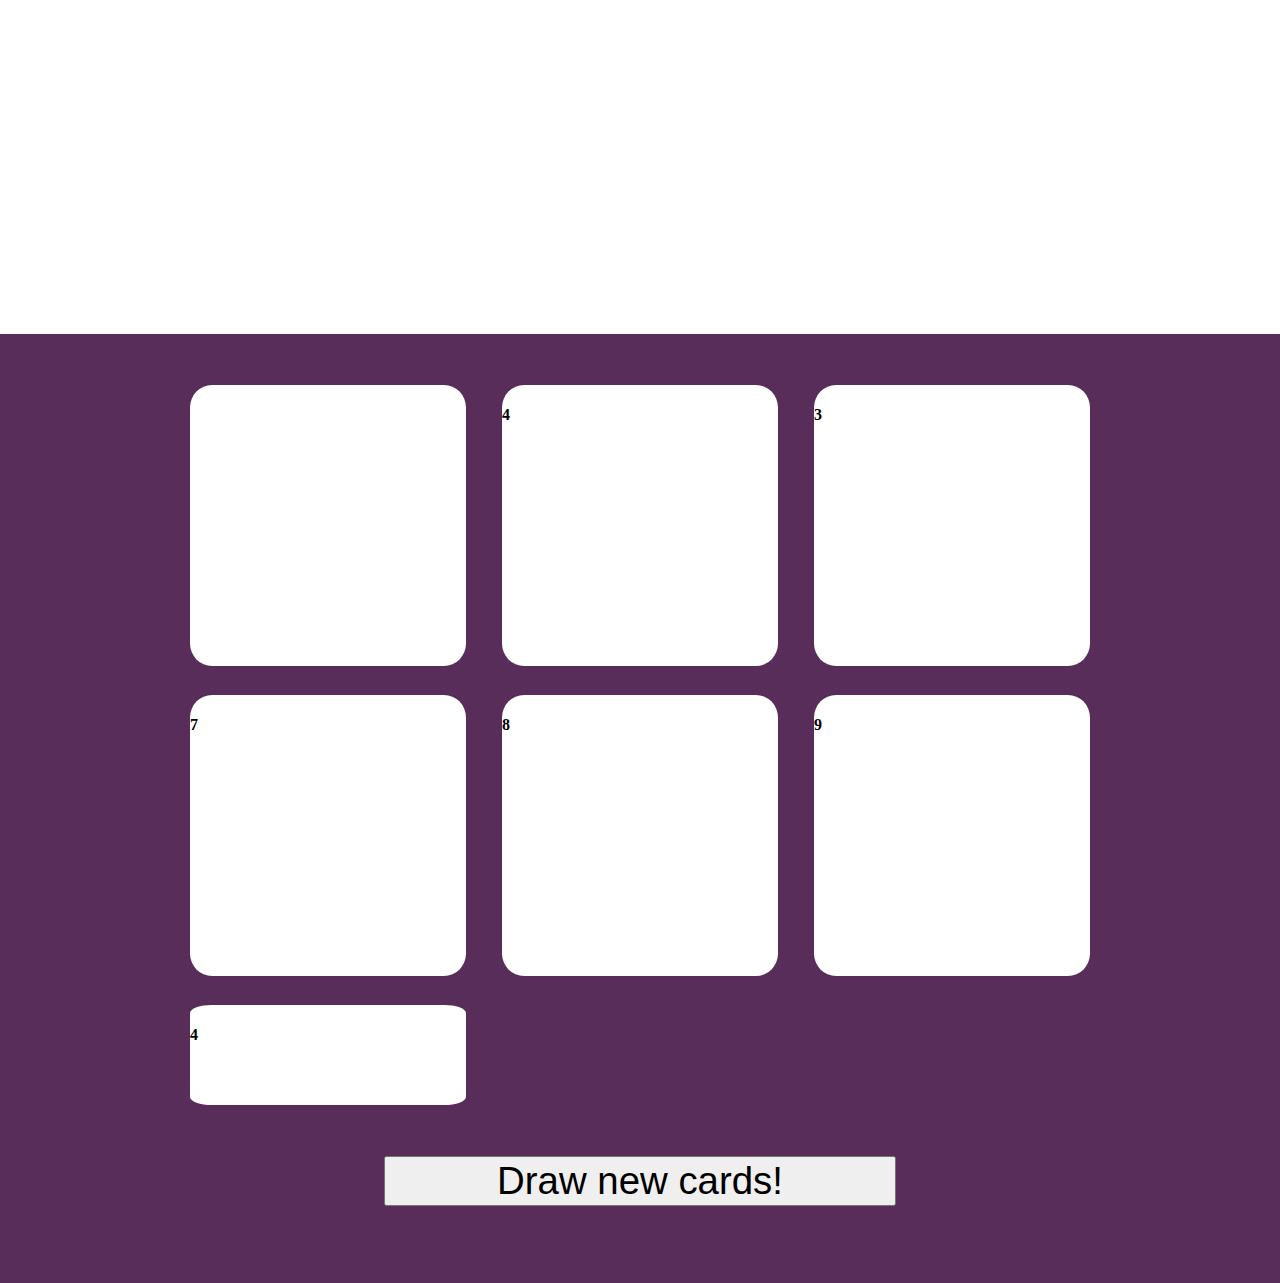
==== index.html @ 14f1878c "starts new card randomizer method and animation" ====
<!DOCTYPE html>
<html lang="en">
<head>
    <meta charset="UTF-8">
    <meta name="viewport" content="width=device-width, initial-scale=1.0">
    <title>Document</title>

    <link rel="stylesheet" href="stylesheets/theme.css">
    <link rel="stylesheet" href="stylesheets/index.css">
</head>
<body>
    <section class="section1">
        <div class="floating_header_container">
            <h1>SPÅKNAS!!!!</h1>     
        </div>
    </section>
    <section class="section2">
        <div id="card_holder">
                <div class="card">
                    <h4 class=""><h4>
                    <img>
                    <h4 class=""></h4>
                </div>
        </div>

        <!-- TODO make button spammable, animate, maybe not add elements, just visibility -->
        <button onclick="drawCardsOnClick()" id="draw_cards_btn">Draw new cards!</button> 
    </section>

    <script src="scripts/index.js" async defer></script>
</body>
</html>
---- stylesheets/theme.css ----
/* ONLY general styling here */


:root{
    --background-purple: #592D5A;
}

body{
    margin: 0;
}
---- stylesheets/index.css ----
.section1{
    
    min-height: 30vh;
    background-image: url("https://upload.wikimedia.org/wikipedia/commons/6/62/Starsinthesky.jpg"); 
  height: 300px; 
  background-position: center; 
  background-repeat: no-repeat; 
  background-size: 100% 100%; 
  text-align: center;
  

}

.section2{
    background-color: var(--background-purple);
    display: inline-block;
    height: fit-content;
    width: 100%;
}

#card_holder{
    column-gap: 4%;
    display: grid;
    grid-template-columns: 1fr 1fr 1fr;
    grid-template-rows: 1fr 1fr;
    height: 64vw;
    margin: 0 auto;
    max-height: 80vh;
    max-width: 100vh;
    overflow: hidden;
    padding: 4% 0;
    row-gap: 4%;
    width: 80vw;
}

.card{
    background: white;
    border-radius: 8%;
}

#draw_cards_btn{
    display: grid;
    float: center;
    font-size: 3vw;
    height: 10%;
    justify-self: center;
    margin: 0 auto 6% auto;
    width: 40%;
}
h1{
   padding: 10%;
   font-size: 50px;
   color: #fff;
}
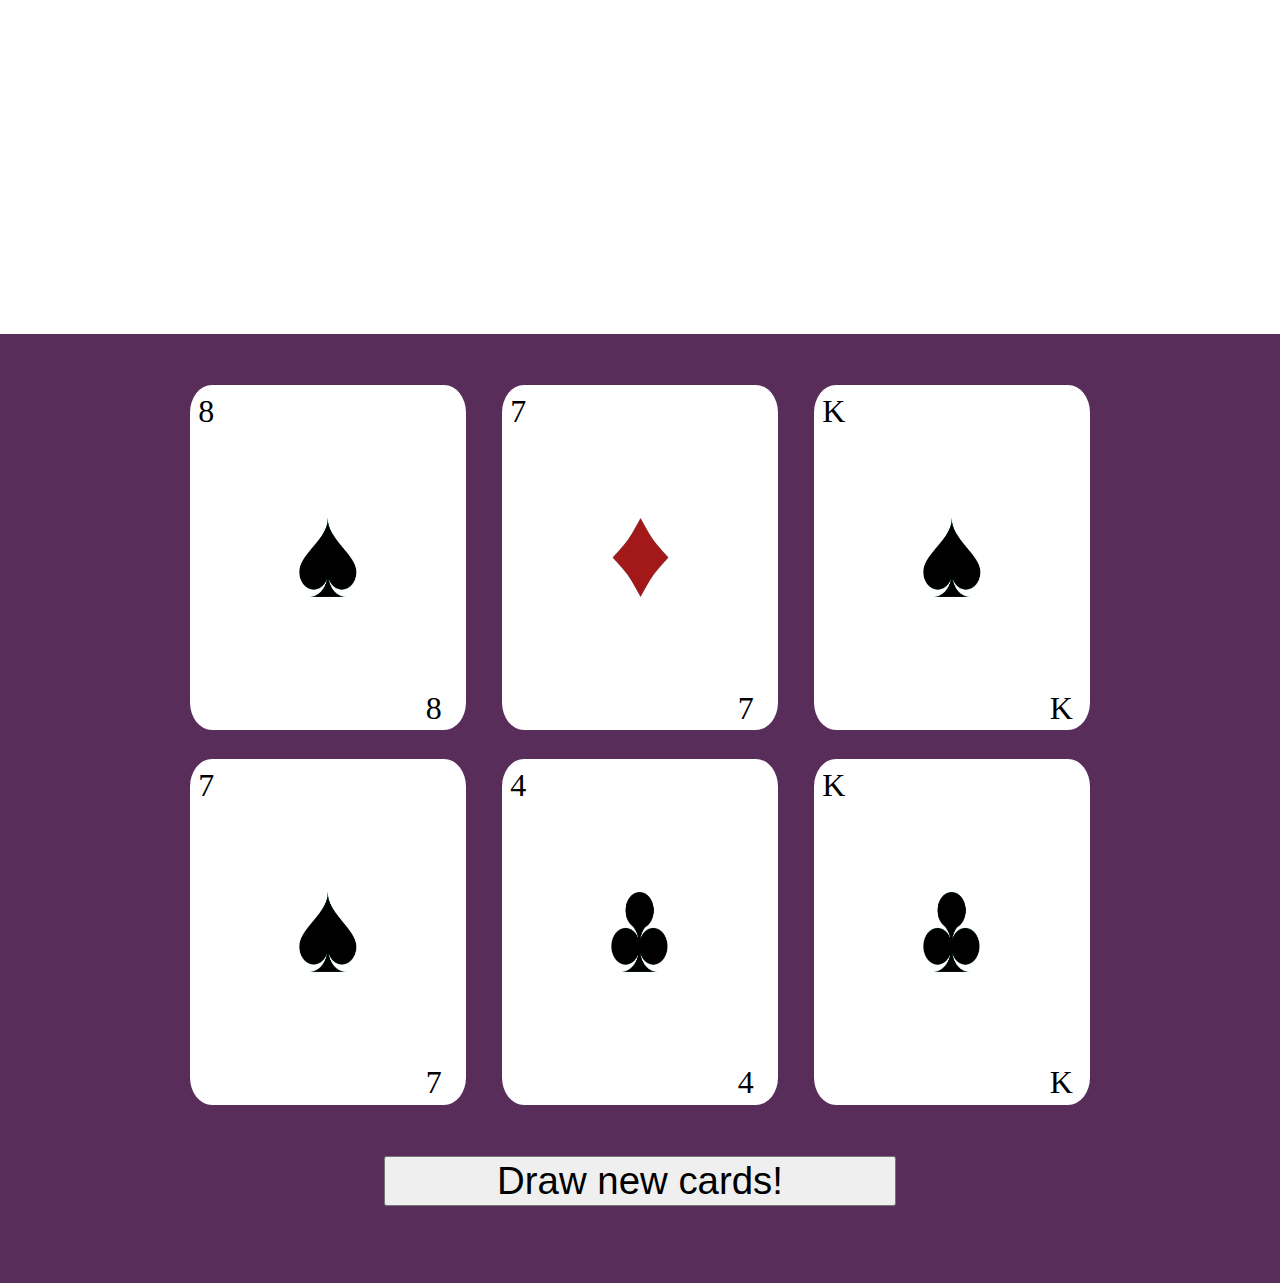
==== commit 5d8d32e4: "fully working cards display" ====
--- a/index.html
+++ b/index.html
@@ -17,9 +17,34 @@
     <section class="section2">
         <div id="card_holder">
                 <div class="card">
-                    <h4 class=""><h4>
-                    <img>
-                    <h4 class=""></h4>
+                    <p class="deno_display"></p>
+                    <img class="card_icon">
+                    <p class="deno_display"></p>
+                </div>
+                <div class="card">
+                    <p class="deno_display"></p>
+                    <img class="card_icon">
+                    <p class="deno_display"></p>
+                </div>
+                <div class="card">
+                    <p class="deno_display"></p>
+                    <img class="card_icon">
+                    <p class="deno_display"></p>
+                </div>
+                <div class="card">
+                    <p class="deno_display"></p>
+                    <img class="card_icon">
+                    <p class="deno_display"></p>
+                </div>
+                <div class="card">
+                    <p class="deno_display"></p>
+                    <img class="card_icon">
+                    <p class="deno_display"></p>
+                </div>
+                <div class="card">
+                    <p class="deno_display"></p>
+                    <img class="card_icon">
+                    <p class="deno_display"></p>
                 </div>
         </div>
 
--- a/stylesheets/theme.css
+++ b/stylesheets/theme.css
@@ -2,7 +2,7 @@
 
 
 :root{
-    --background-purple: #592D5A;
+    --background-purple: #592D5A; /*#592D5A*/
 }
 
 body{
--- a/stylesheets/index.css
+++ b/stylesheets/index.css
@@ -1,12 +1,12 @@
 
 .section1{
-    
-    min-height: 30vh;
     background-image: url("https://upload.wikimedia.org/wikipedia/commons/6/62/Starsinthesky.jpg"); 
-  height: 300px; 
   background-position: center; 
   background-repeat: no-repeat; 
   background-size: 100% 100%; 
+  height: 300px;
+    
+    min-height: 30vh; 
   text-align: center;
   
 
@@ -37,6 +37,26 @@
 .card{
     background: white;
     border-radius: 8%;
+    display: grid;
+    grid-template-columns: 2em auto 2em;
+    grid-template-rows: 2em auto 2em;
+    padding: 3%;
+}
+.deno_display{
+    font-size: 2em;
+    margin: 0;
+}
+.deno_display:last-child{
+    grid-column: 3;
+    grid-row: 3;
+}
+.card_icon{
+    grid-column: 2;
+    grid-row: 2;
+    height: 30%;
+    position: relative;
+    width: 35%;
+    margin: auto;
 }
 
 #draw_cards_btn{
@@ -49,7 +69,7 @@
     width: 40%;
 }
 h1{
+   color: #fff;
+   font-size: 50px;
    padding: 10%;
-   font-size: 50px;
-   color: #fff;
 }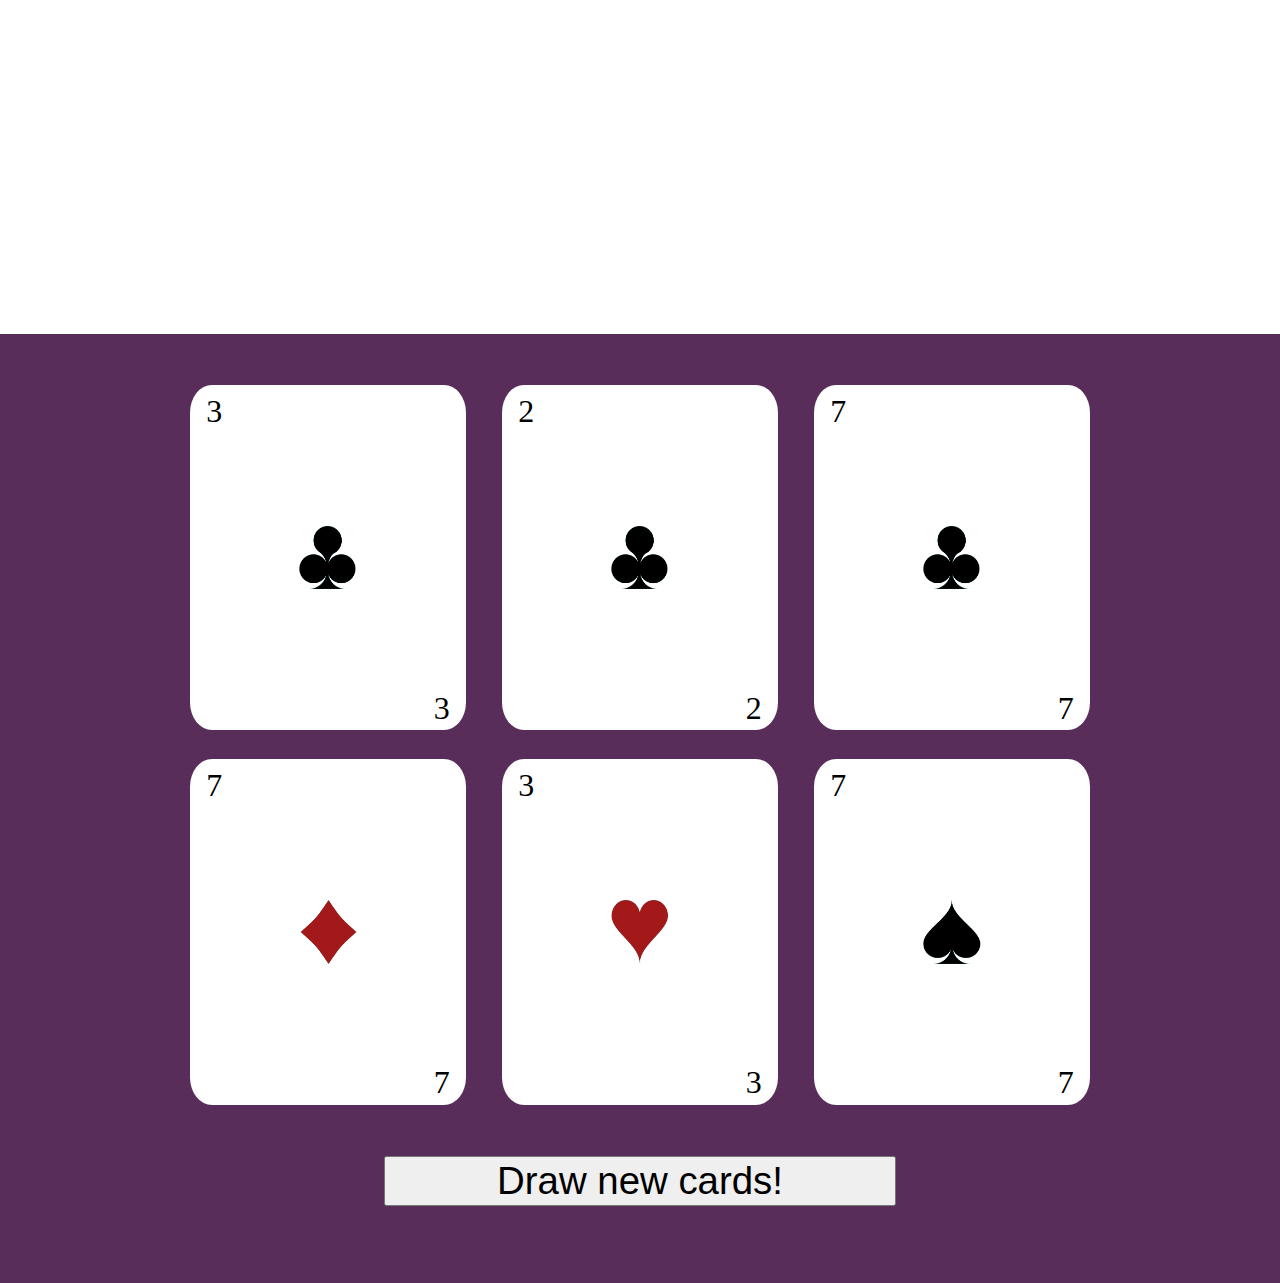
==== commit 3c73062c: "small changes and fixes" ====
--- a/index.html
+++ b/index.html
@@ -48,7 +48,6 @@
                 </div>
         </div>
 
-        <!-- TODO make button spammable, animate, maybe not add elements, just visibility -->
         <button onclick="drawCardsOnClick()" id="draw_cards_btn">Draw new cards!</button> 
     </section>
 
--- a/stylesheets/index.css
+++ b/stylesheets/index.css
@@ -45,6 +45,7 @@
 .deno_display{
     font-size: 2em;
     margin: 0;
+    text-align: center;
 }
 .deno_display:last-child{
     grid-column: 3;
@@ -53,7 +54,7 @@
 .card_icon{
     grid-column: 2;
     grid-row: 2;
-    height: 30%;
+    height: 24%;
     position: relative;
     width: 35%;
     margin: auto;
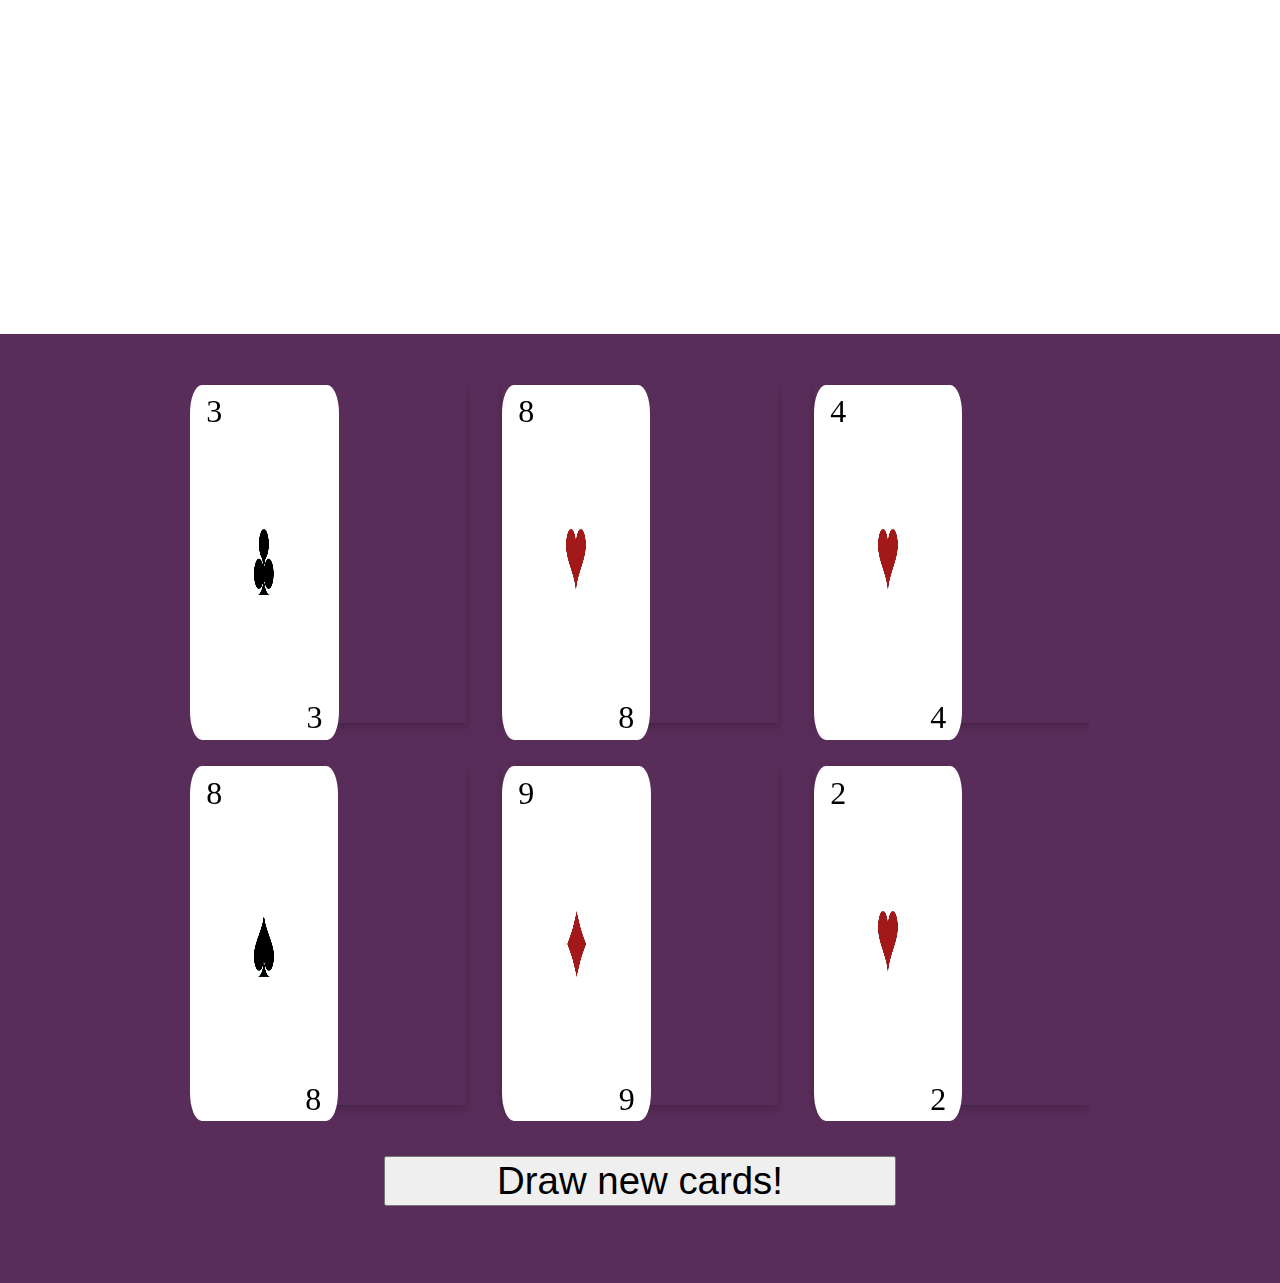
==== commit b2fa5b0c: "adds card rotation on hover" ====
--- a/index.html
+++ b/index.html
@@ -17,34 +17,65 @@
     <section class="section2">
         <div id="card_holder">
                 <div class="card">
-                    <p class="deno_display"></p>
-                    <img class="card_icon">
-                    <p class="deno_display"></p>
+                    <div class="card_inner">
+                        <div class="card_front">
+                            <p class="deno_display"></p>
+                            <img class="card_icon">
+                            <p class="deno_display"></p>
+                        </div>
+                        <img class="card_back" src="img/stars.jpg">
+                    </div>
+                    
                 </div>
                 <div class="card">
-                    <p class="deno_display"></p>
-                    <img class="card_icon">
-                    <p class="deno_display"></p>
+                    <div class="card_inner">
+                        <div class="card_front">
+                            <p class="deno_display"></p>
+                            <img class="card_icon">
+                            <p class="deno_display"></p>
+                        </div>
+                        <img class="card_back" src="img/stars.jpg">
+                    </div>
                 </div>
                 <div class="card">
-                    <p class="deno_display"></p>
-                    <img class="card_icon">
-                    <p class="deno_display"></p>
+                    <div class="card_inner">
+                        <div class="card_front">
+                            <p class="deno_display"></p>
+                            <img class="card_icon">
+                            <p class="deno_display"></p>
+                        </div>
+                        <img class="card_back" src="img/stars.jpg">
+                    </div>
                 </div>
                 <div class="card">
-                    <p class="deno_display"></p>
-                    <img class="card_icon">
-                    <p class="deno_display"></p>
+                    <div class="card_inner">
+                        <div class="card_front">
+                            <p class="deno_display"></p>
+                            <img class="card_icon">
+                            <p class="deno_display"></p>
+                        </div>
+                        <img class="card_back" src="img/stars.jpg">
+                    </div>
                 </div>
                 <div class="card">
-                    <p class="deno_display"></p>
-                    <img class="card_icon">
-                    <p class="deno_display"></p>
+                    <div class="card_inner">
+                        <div class="card_front">
+                            <p class="deno_display"></p>
+                            <img class="card_icon">
+                            <p class="deno_display"></p>
+                        </div>
+                        <img class="card_back" src="img/stars.jpg">
+                    </div>
                 </div>
                 <div class="card">
-                    <p class="deno_display"></p>
-                    <img class="card_icon">
-                    <p class="deno_display"></p>
+                    <div class="card_inner">
+                        <div class="card_front">
+                            <p class="deno_display"></p>
+                            <img class="card_icon">
+                            <p class="deno_display"></p>
+                        </div>
+                        <img class="card_back" src="img/stars.jpg">
+                    </div>
                 </div>
         </div>
 
--- a/stylesheets/index.css
+++ b/stylesheets/index.css
@@ -30,17 +30,37 @@
     max-width: 100vh;
     overflow: hidden;
     padding: 4% 0;
-    row-gap: 4%;
+    row-gap: 6%;
     width: 80vw;
 }
 
-.card{
+.card_inner{
+    box-shadow: 0 4px 8px 0 rgba(0,0,0,0.2);
+    height: 100%;
+    transform-style: preserve-3d;
+    transition: transform 0.6s;
+    width: auto;
+}
+.card:hover .card_inner {
+    transform: rotateY(180deg);
+}
+
+.card_front, .card_back{
+    -webkit-backface-visibility: hidden;
+    backface-visibility: hidden;
+    height: 100%;
+    position: absolute;
+}
+
+/* ANCHOR Card front */
+.card_front{
     background: white;
     border-radius: 8%;
     display: grid;
     grid-template-columns: 2em auto 2em;
     grid-template-rows: 2em auto 2em;
     padding: 3%;
+    width: auto;
 }
 .deno_display{
     font-size: 2em;
@@ -55,10 +75,19 @@
     grid-column: 2;
     grid-row: 2;
     height: 24%;
+    margin: auto;
     position: relative;
     width: 35%;
-    margin: auto;
 }
+
+
+.card_back{
+    object-fit: cover;
+    transform: rotateY(180deg);
+    width: 100%;
+    background-color: #000; /*Prevents glitch*/
+}
+
 
 #draw_cards_btn{
     display: grid;
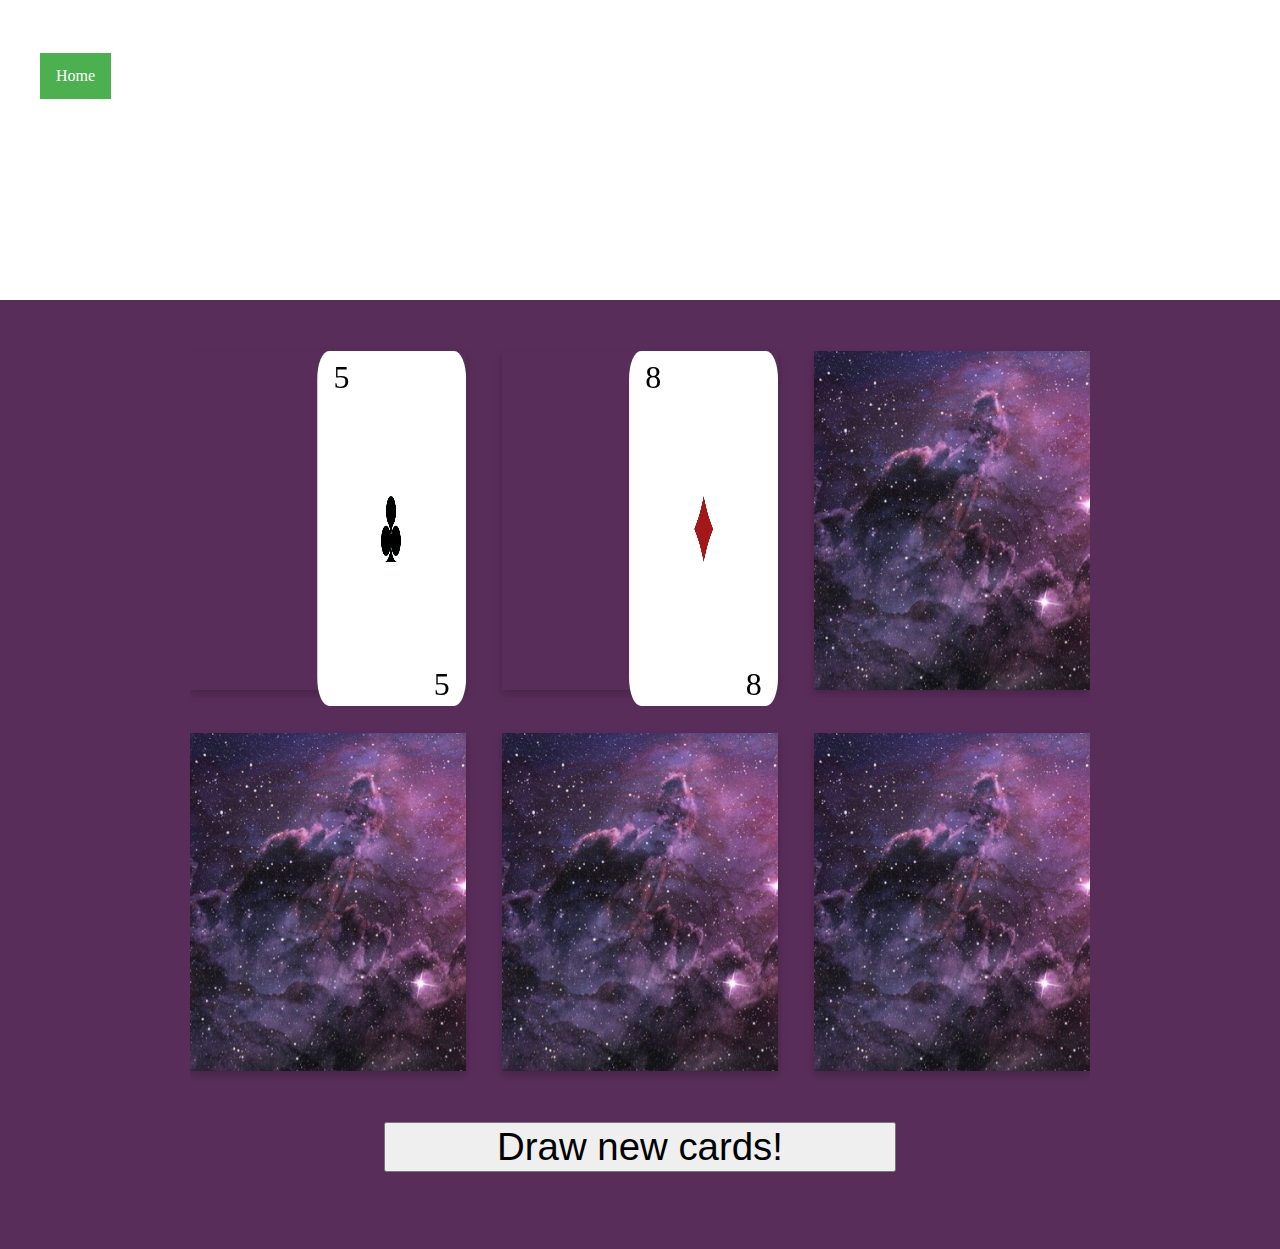
==== commit b671b73f: "varied (from script)" ====
--- a/index.html
+++ b/index.html
@@ -11,7 +11,12 @@
 <body>
     <section class="section1">
         <div class="floating_header_container">
-            <h1>SPÅKNAS!!!!</h1>     
+            <h1>SPÅKNAS!!!!</h1> 
+            <ul>
+                <li><a class="active" href="#home">Home</a></li>
+                <li><a href="#news">News</a></li>
+                <li><a href="#contact">Contact</a></li>
+              </ul>    
         </div>
     </section>
     <section class="section2">
--- a/stylesheets/index.css
+++ b/stylesheets/index.css
@@ -9,7 +9,9 @@
     min-height: 30vh; 
   text-align: center;
   
-
+}
+.floating_header_container h1{
+    margin: 0;
 }
 
 .section2{
@@ -41,9 +43,6 @@
     transition: transform 0.6s;
     width: auto;
 }
-.card:hover .card_inner {
-    transform: rotateY(180deg);
-}
 
 .card_front, .card_back{
     -webkit-backface-visibility: hidden;
@@ -60,6 +59,7 @@
     grid-template-columns: 2em auto 2em;
     grid-template-rows: 2em auto 2em;
     padding: 3%;
+    transform: rotateY(180deg);
     width: auto;
 }
 .deno_display{
@@ -82,10 +82,9 @@
 
 
 .card_back{
+    background-color: #000; /*Prevents glitch*/
     object-fit: cover;
-    transform: rotateY(180deg);
     width: 100%;
-    background-color: #000; /*Prevents glitch*/
 }
 
 
@@ -100,6 +99,44 @@
 }
 h1{
    color: #fff;
+<<<<<<< HEAD
+   
+}
+=======
    font-size: 50px;
    padding: 10%;
-}+}
+>>>>>>> c74d660243142b3a13095b09840c021a24f7268e
+
+ul {
+    list-style-type: none;
+    margin: 0;
+    padding: 0;
+    overflow: hidden;
+    background-color: #333;
+    position: -webkit-sticky; /* Safari */
+    position: sticky;
+    top: 0;
+  }
+  
+  li {
+    float: left;
+    list-style-type: none;
+  }
+  
+  li a {
+    display: block;
+    color: white;
+    text-align: center;
+    padding: 14px 16px;
+    text-decoration: none;
+  }
+  
+  li a:hover {
+    background-color: #111;
+  }
+  
+  .active {
+    background-color: #4CAF50;
+  }
+    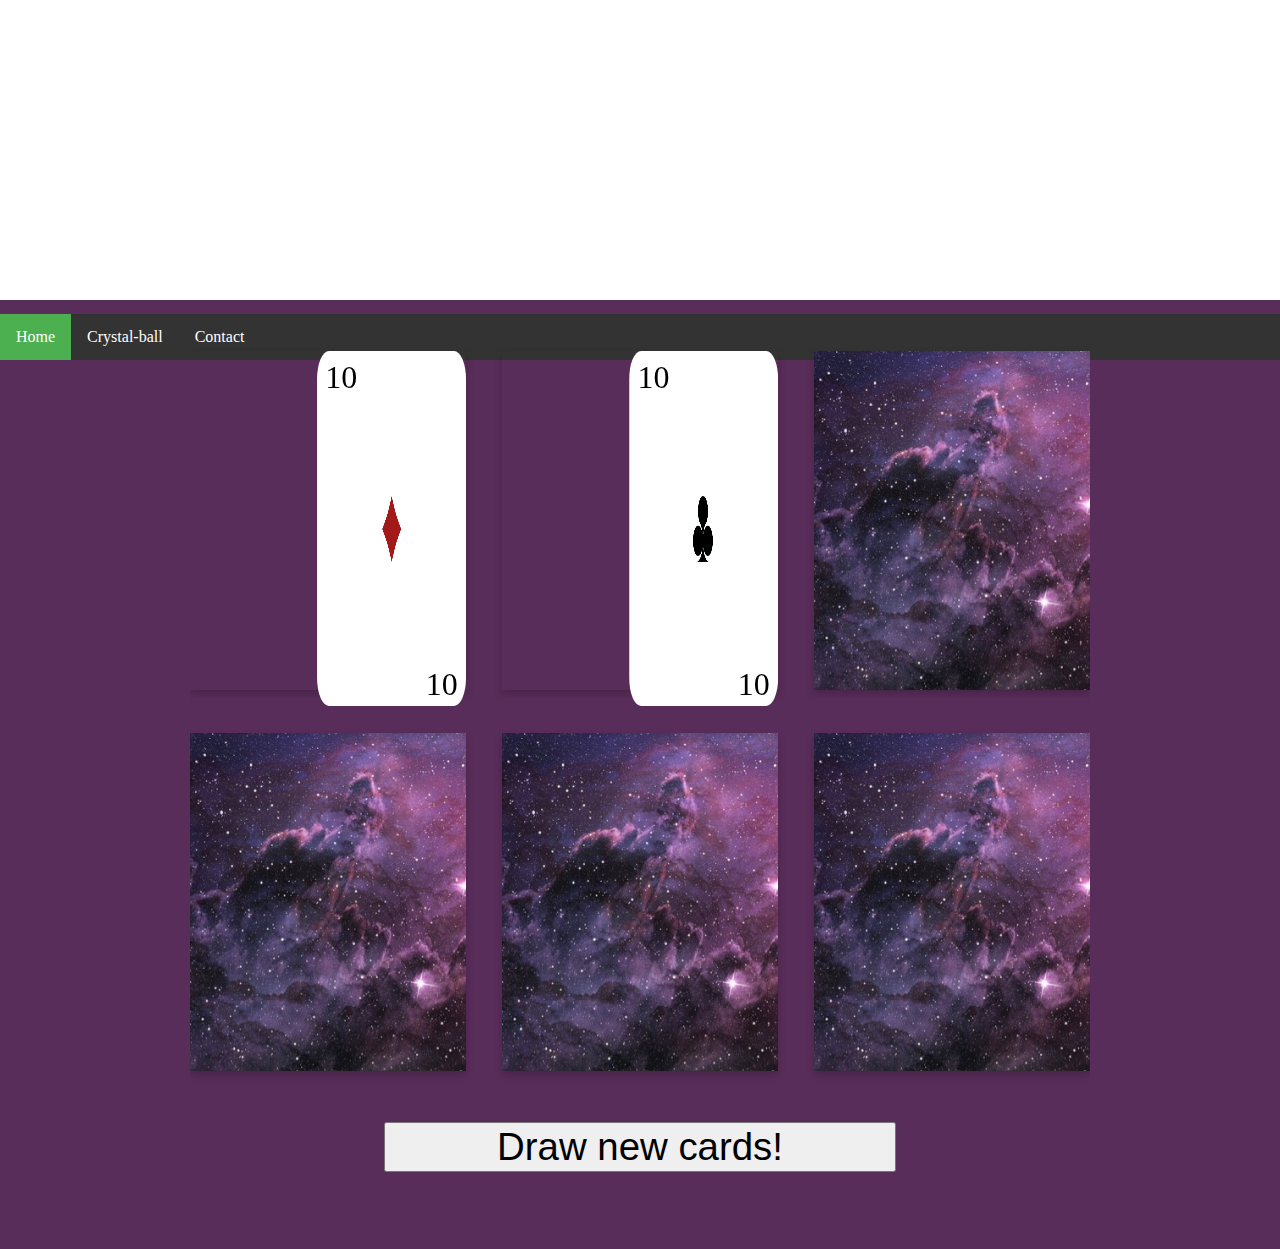
==== commit 710da715: "varied (from script)" ====
--- a/index.html
+++ b/index.html
@@ -14,10 +14,11 @@
             <h1>SPÅKNAS!!!!</h1> 
             <ul>
                 <li><a class="active" href="#home">Home</a></li>
-                <li><a href="#news">News</a></li>
+                <li><a href="#news">Crystal-ball</a></li>
                 <li><a href="#contact">Contact</a></li>
               </ul>    
         </div>
+        <p><a href="file:///C:/Users/jamu2011/Desktop/webutvekling/psychic-website-collaboration/crystal_ball.html">Visit W3Schools.com!</a></p>
     </section>
     <section class="section2">
         <div id="card_holder">
--- a/stylesheets/index.css
+++ b/stylesheets/index.css
@@ -1,6 +1,6 @@
 
 .section1{
-    background-image: url("https://upload.wikimedia.org/wikipedia/commons/6/62/Starsinthesky.jpg"); 
+    background-image: url("https://miro.medium.com/max/4514/1*eyuCr9KOhADGM7V4-4Mt8Q.jpeg"); 
   background-position: center; 
   background-repeat: no-repeat; 
   background-size: 100% 100%; 
@@ -8,6 +8,7 @@
     
     min-height: 30vh; 
   text-align: center;
+  
   
 }
 .floating_header_container h1{
@@ -99,14 +100,9 @@
 }
 h1{
    color: #fff;
-<<<<<<< HEAD
-   
-}
-=======
    font-size: 50px;
    padding: 10%;
 }
->>>>>>> c74d660243142b3a13095b09840c021a24f7268e
 
 ul {
     list-style-type: none;
@@ -114,7 +110,7 @@
     padding: 0;
     overflow: hidden;
     background-color: #333;
-    position: -webkit-sticky; /* Safari */
+    position: webkit sticky; /* Safari */
     position: sticky;
     top: 0;
   }
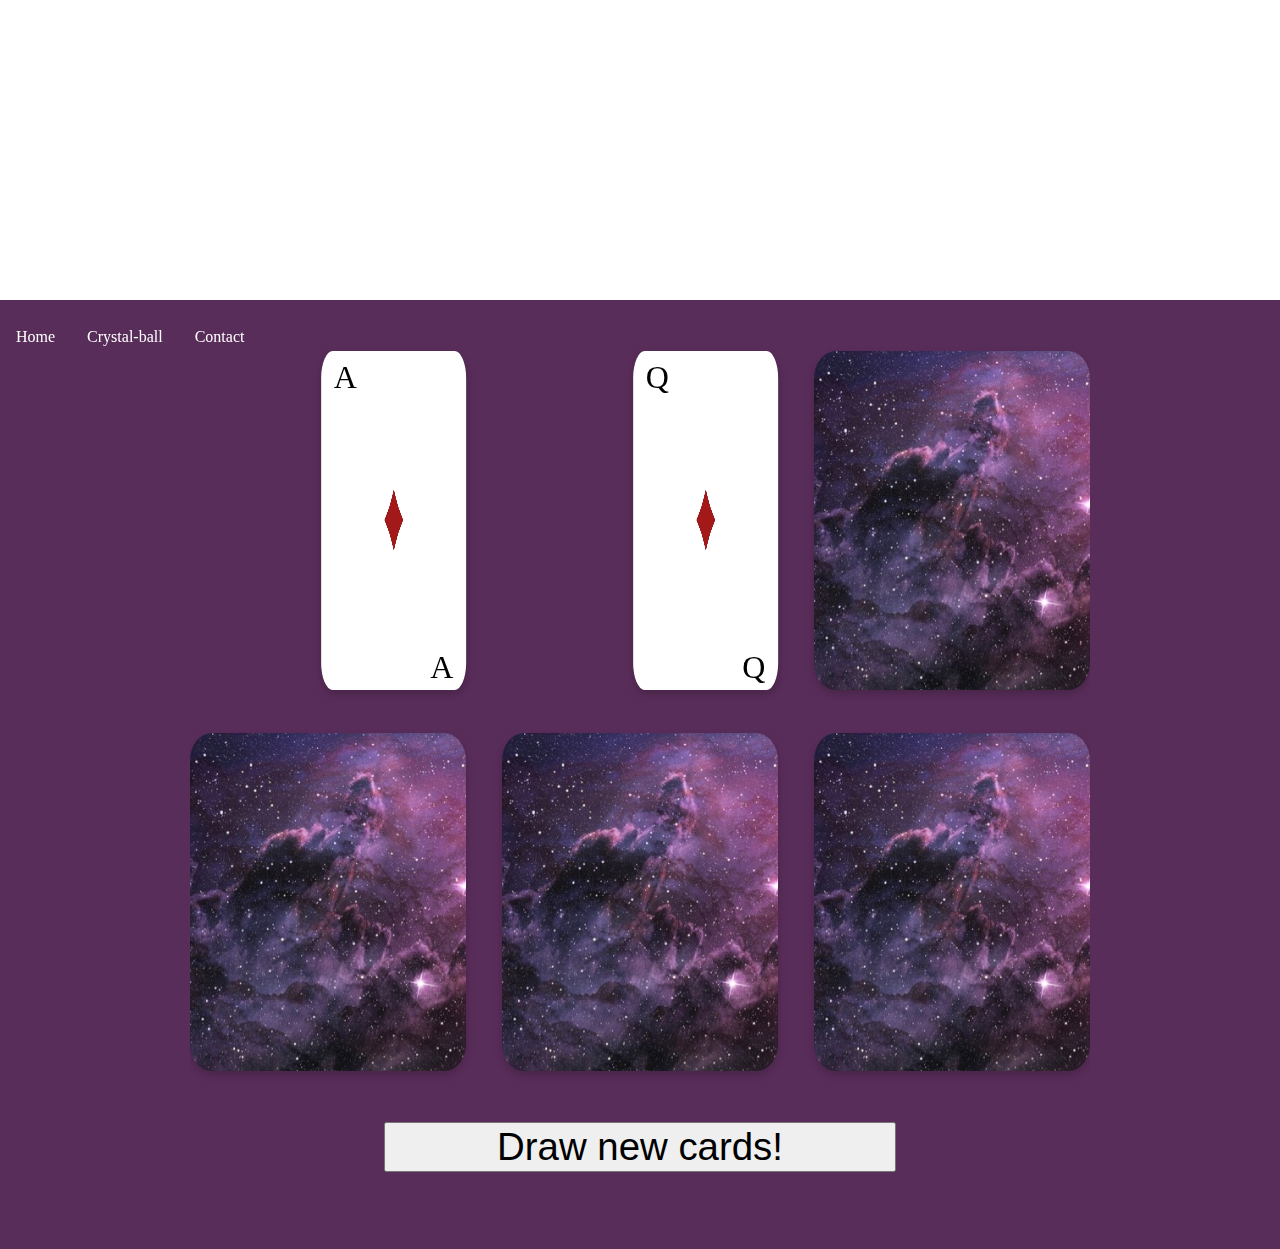
==== commit dcea2ae3: "varied (from script)" ====
--- a/index.html
+++ b/index.html
@@ -13,12 +13,12 @@
         <div class="floating_header_container">
             <h1>SPÅKNAS!!!!</h1> 
             <ul>
-                <li><a class="active" href="#home">Home</a></li>
-                <li><a href="#news">Crystal-ball</a></li>
+                <li><a class="active" href="index.html">Home</a></li>
+                <li><a href="crystal_ball.html">Crystal-ball</a></li>
                 <li><a href="#contact">Contact</a></li>
               </ul>    
         </div>
-        <p><a href="file:///C:/Users/jamu2011/Desktop/webutvekling/psychic-website-collaboration/crystal_ball.html">Visit W3Schools.com!</a></p>
+    
     </section>
     <section class="section2">
         <div id="card_holder">
--- a/stylesheets/index.css
+++ b/stylesheets/index.css
@@ -38,7 +38,6 @@
 }
 
 .card_inner{
-    box-shadow: 0 4px 8px 0 rgba(0,0,0,0.2);
     height: 100%;
     transform-style: preserve-3d;
     transition: transform 0.6s;
@@ -48,6 +47,8 @@
 .card_front, .card_back{
     -webkit-backface-visibility: hidden;
     backface-visibility: hidden;
+    border-radius: 8%;
+    box-shadow: 0 4px 8px 0 rgba(0,0,0,0.2);
     height: 100%;
     position: absolute;
 }
@@ -55,13 +56,13 @@
 /* ANCHOR Card front */
 .card_front{
     background: white;
-    border-radius: 8%;
     display: grid;
     grid-template-columns: 2em auto 2em;
     grid-template-rows: 2em auto 2em;
     padding: 3%;
     transform: rotateY(180deg);
     width: auto;
+    box-sizing: border-box;
 }
 .deno_display{
     font-size: 2em;
@@ -105,12 +106,12 @@
 }
 
 ul {
+    
     list-style-type: none;
     margin: 0;
+    overflow: hidden;
     padding: 0;
-    overflow: hidden;
-    background-color: #333;
-    position: webkit sticky; /* Safari */
+    position: -webkit-sticky; /* Safari */
     position: sticky;
     top: 0;
   }
@@ -121,11 +122,12 @@
   }
   
   li a {
+    color: white;
     display: block;
-    color: white;
+    padding: 14px 16px;
     text-align: center;
-    padding: 14px 16px;
     text-decoration: none;
+    
   }
   
   li a:hover {
@@ -133,6 +135,6 @@
   }
   
   .active {
-    background-color: #4CAF50;
+    background-color:;
   }
     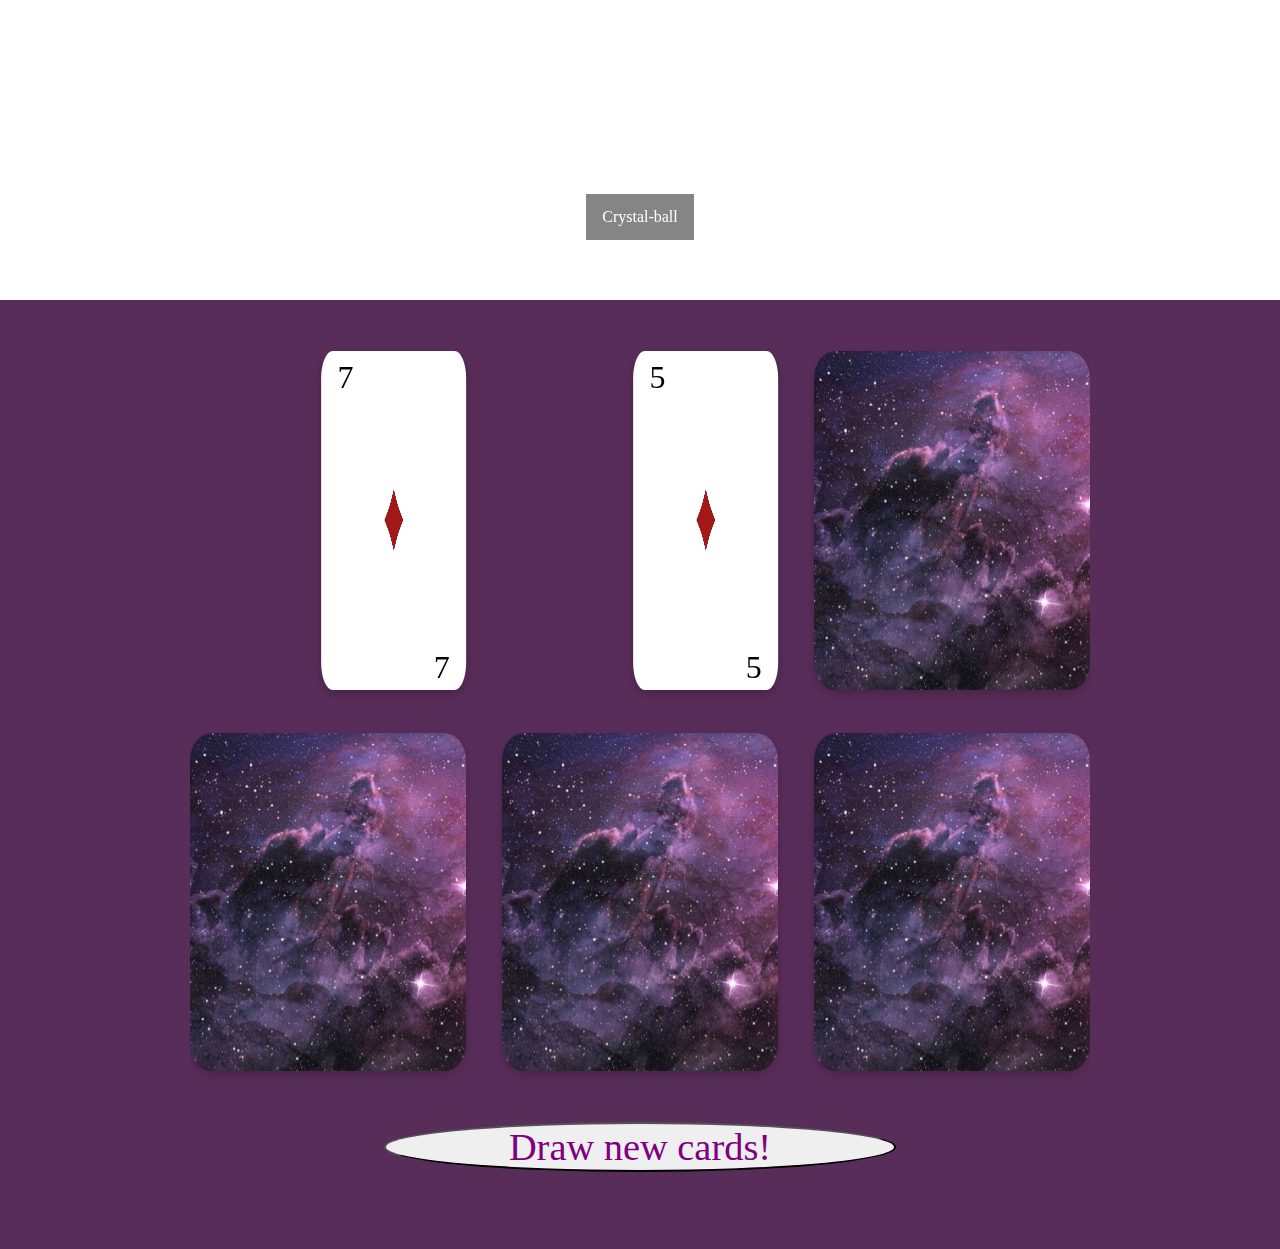
==== commit 4db0efbd: "varied (from script)" ====
--- a/index.html
+++ b/index.html
@@ -13,9 +13,9 @@
         <div class="floating_header_container">
             <h1>SPÅKNAS!!!!</h1> 
             <ul>
-                <li><a class="active" href="index.html">Home</a></li>
+                
                 <li><a href="crystal_ball.html">Crystal-ball</a></li>
-                <li><a href="#contact">Contact</a></li>
+                
               </ul>    
         </div>
     
--- a/stylesheets/theme.css
+++ b/stylesheets/theme.css
@@ -1,5 +1,9 @@
 /* ONLY general styling here */
 
+@font-face {
+    font-family: headerFont;
+    src: url(../Brosia.otf);
+  }
 
 :root{
     --background-purple: #592D5A; /*#592D5A*/
--- a/stylesheets/index.css
+++ b/stylesheets/index.css
@@ -1,9 +1,13 @@
+*{
+  font-family: headerFont;
+}
+
 
 .section1{
     background-image: url("https://miro.medium.com/max/4514/1*eyuCr9KOhADGM7V4-4Mt8Q.jpeg"); 
   background-position: center; 
   background-repeat: no-repeat; 
-  background-size: 100% 100%; 
+  
   height: 300px;
     
     min-height: 30vh; 
@@ -98,6 +102,9 @@
     justify-self: center;
     margin: 0 auto 6% auto;
     width: 40%;
+    color: purple;
+    border-radius: 50%;
+    
 }
 h1{
    color: #fff;
@@ -114,6 +121,12 @@
     position: -webkit-sticky; /* Safari */
     position: sticky;
     top: 0;
+    display: flex;
+    align-items: center;
+    justify-content: center;
+    flex-wrap: wrap;
+    margin-top: -120px;
+  
   }
   
   li {
@@ -127,14 +140,13 @@
     padding: 14px 16px;
     text-align: center;
     text-decoration: none;
+    background-color:#3339;
+    
     
   }
   
   li a:hover {
-    background-color: #111;
+    background-color:rgba(107, 0, 0, 0.2);
   }
-  
-  .active {
-    background-color:;
-  }
+
     